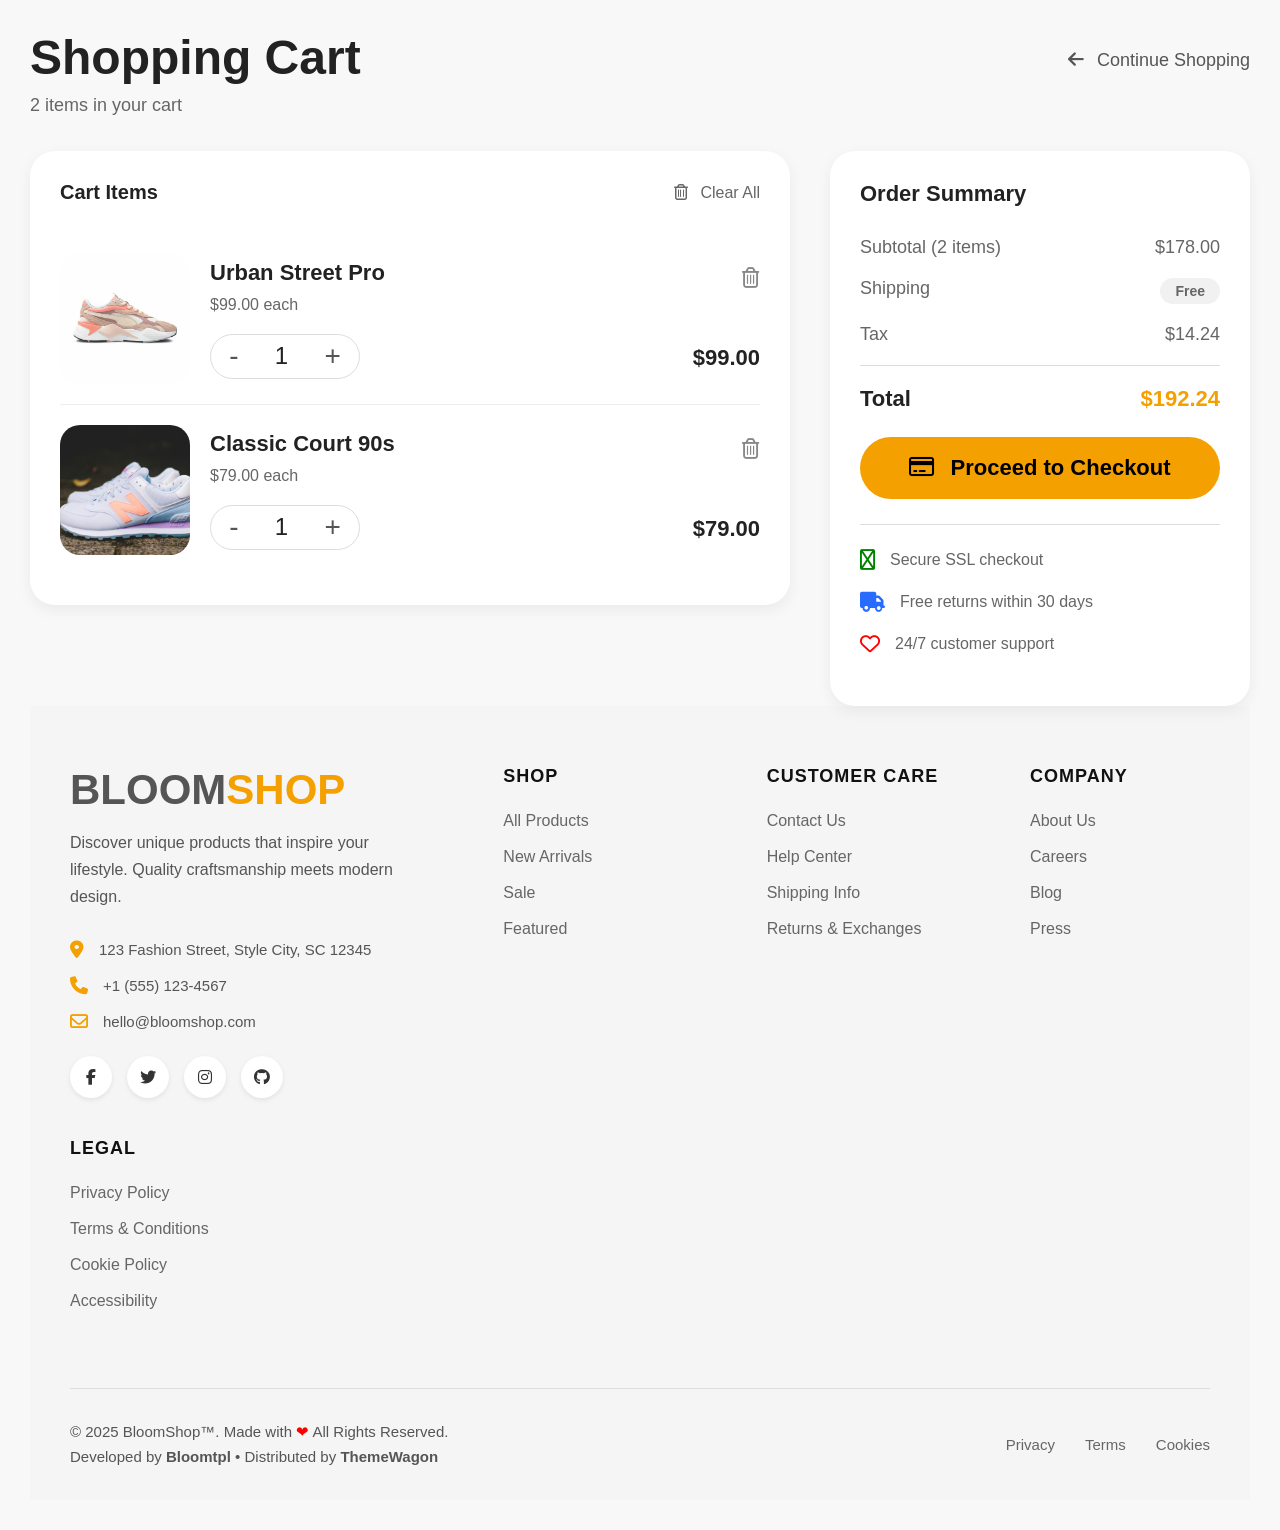
==== cart.html @ 72566692 "StaticWeb" ====
<!DOCTYPE html>
<html lang="en">
<head>
  <meta charset="UTF-8" />
  <meta name="viewport" content="width=device-width, initial-scale=1.0"/>
  <title>Shopping Cart UI</title>
  <script src="https://code.jquery.com/jquery-3.7.1.min.js"></script>

  <!-- Font Awesome -->
  <link rel="stylesheet"
    href="https://cdnjs.cloudflare.com/ajax/libs/font-awesome/6.5.1/css/all.min.css"/>

  <style>
    *{
      margin:0;
      padding:0;
      box-sizing:border-box;
      font-family: Arial, sans-serif;
    }

    body{
      background:#f5f5f5;
      padding:30px;
      color:#222;
    }

    .top-bar{
      display:flex;
      justify-content:space-between;
      align-items:flex-start;
      margin-bottom:35px;
    }

    .top-bar h1{
      font-size:48px;
      margin-bottom:10px;
    }

    .top-bar p{
      color:#666;
      font-size:18px;
    }

    .continue-btn{
      text-decoration:none;
      color:#555;
      font-size:18px;
      margin-top:20px;
    }

    .continue-btn i{
      margin-right:8px;
    }

    .cart-container{
      display:flex;
      gap:40px;
      align-items:flex-start;
      flex-wrap:wrap;
    }

    /* LEFT SIDE */

    .cart-items{
      flex:1;
      min-width:700px;
      background:#fff;
      border-radius:25px;
      padding:30px;
      box-shadow:0 5px 15px rgba(0,0,0,0.06);
    }

    .cart-header{
      display:flex;
      justify-content:space-between;
      align-items:center;
      margin-bottom:30px;
    }

    .cart-header h2{
      font-size:20px;
    }

    .clear-btn{
      color:#666;
      text-decoration:none;
      font-size:16px;
    }

    .clear-btn i{
      margin-right:8px;
    }

    .cart-item{
      display:flex;
      justify-content:space-between;
      align-items:center;
      padding:20px 0;
      border-bottom:1px solid #eee;
    }

    .cart-item:last-child{
      border-bottom:none;
    }

    .item-left{
      display:flex;
      gap:20px;
      align-items:center;
    }

    .item-left img{
      width:130px;
      height:130px;
      object-fit:cover;
      border-radius:20px;
    }

    .item-details h3{
      font-size:22px;
      margin-bottom:10px;
    }

    .price{
      color:#666;
      font-size:16px;
      margin-bottom:20px;
    }

    .qty-box{
      width:150px;
      height:45px;
      border:1px solid #ddd;
      border-radius:25px;
      display:flex;
      justify-content:space-around;
      align-items:center;
      font-size:24px;
      background:#fff;
    }

    .qty-box button{
      border:none;
      background:none;
      font-size:28px;
      cursor:pointer;
      color:#555;
    }

    .item-right{
      text-align:right;
    }

    .delete{
      color:#888;
      font-size:20px;
      margin-bottom:55px;
      cursor:pointer;
    }

    .total-price{
      font-size:22px;
      font-weight:bold;
    }

    /* RIGHT SIDE */

    .summary{
      width:420px;
      background:#fff;
      border-radius:25px;
      padding:30px;
      box-shadow:0 5px 15px rgba(0,0,0,0.06);
    }

    .summary h2{
      margin-bottom:30px;
      font-size:22px;
    }

    .summary-row{
      display:flex;
      justify-content:space-between;
      margin-bottom:20px;
      font-size:18px;
      color:#666;
    }

    .free{
      background:#f1f1f1;
      padding:5px 15px;
      border-radius:20px;
      font-size:14px;
      font-weight:bold;
    }

    .summary hr{
      border:none;
      border-top:1px solid #ddd;
      margin:20px 0;
    }

    .final-total{
      display:flex;
      justify-content:space-between;
      align-items:center;
      margin-bottom:25px;
      font-size:22px;
      font-weight:bold;
    }

    .final-total span:last-child{
      color:#f4a000;
    }

    .checkout-btn{
      width:100%;
      padding:18px;
      border:none;
      border-radius:40px;
      background:#f4a000;
      color:#000;
      font-size:22px;
      cursor:pointer;
      font-weight:600;
      margin-bottom:25px;
      transition:0.3s;
    }

    .checkout-btn:hover{
      background:#db9100;
    }

    .checkout-btn i{
      margin-right:10px;
    }

    .features{
      border-top:1px solid #ddd;
      padding-top:25px;
    }

    .feature{
      display:flex;
      align-items:center;
      gap:15px;
      margin-bottom:22px;
      color:#666;
      font-size:16px;
    }

    .feature i{
      font-size:20px;
    }

    .green{
      color:green;
    }

    .blue{
      color:#276bff;
    }

    .red{
      color:red;
    }

    @media(max-width:1200px){

      .cart-items{
        min-width:100%;
      }

      .summary{
        width:100%;
      }
    }

    @media(max-width:700px){

      .cart-item{
        flex-direction:column;
        align-items:flex-start;
        gap:20px;
      }

      .item-right{
        width:100%;
        text-align:left;
      }

      .top-bar{
        flex-direction:column;
        gap:20px;
      }
    }

  </style>
</head>
<body>

  <!-- TOP -->
  <div class="top-bar">

    <div>
      <h1>Shopping Cart</h1>
      <p>2 items in your cart</p>
    </div>

    <a href="index.html" class="continue-btn">
      <i class="fa-solid fa-arrow-left"></i>
      Continue Shopping
    </a>

  </div>

  <!-- MAIN -->
  <div class="cart-container">

    <!-- LEFT -->
    <div class="cart-items">

      <div class="cart-header">
        <h2>Cart Items</h2>

        <a href="#" class="clear-btn">
          <i class="fa-regular fa-trash-can"></i>
          Clear All
        </a>
      </div>

      <!-- ITEM 1 -->
      <div class="cart-item">

        <div class="item-left">

           <img src="images/img2.avif" alt="">
          <div class="item-details">
            <h3>Urban Street Pro</h3>
            <div class="price">$99.00 each</div>

            <div class="qty-box">
              <button>-</button>
              <span>1</span>
              <button>+</button>
            </div>
          </div>

        </div>

        <div class="item-right">
          <div class="delete">
            <i class="fa-regular fa-trash-can"></i>
          </div>

          <div class="total-price">$99.00</div>
        </div>

      </div>

      <!-- ITEM 2 -->
      <div class="cart-item">

        <div class="item-left">
            <img src="images/img3.avif" alt="">
          <div class="item-details">
            <h3>Classic Court 90s</h3>
            <div class="price">$79.00 each</div>

            <div class="qty-box">
              <button>-</button>
              <span>1</span>
              <button>+</button>
            </div>
          </div>

        </div>

        <div class="item-right">
          <div class="delete">
            <i class="fa-regular fa-trash-can"></i>
          </div>

          <div class="total-price">$79.00</div>
        </div>

      </div>

    </div>

    <!-- RIGHT -->
    <div class="summary">

      <h2>Order Summary</h2>

      <div class="summary-row">
        <span>Subtotal (2 items)</span>
        <span>$178.00</span>
      </div>

      <div class="summary-row">
        <span>Shipping</span>
        <span class="free">Free</span>
      </div>

      <div class="summary-row">
        <span>Tax</span>
        <span>$14.24</span>
      </div>

      <hr>

      <div class="final-total">
        <span>Total</span>
        <span>$192.24</span>
      </div>

      <button class="checkout-btn">
        <i class="fa-regular fa-credit-card"></i>
        Proceed to Checkout
      </button>

      <div class="features">

        <div class="feature">
          <i class="fa-regular fa-shield green"></i>
          <span>Secure SSL checkout</span>
        </div>

        <div class="feature">
          <i class="fa-solid fa-truck blue"></i>
          <span>Free returns within 30 days</span>
        </div>

        <div class="feature">
          <i class="fa-regular fa-heart red"></i>
          <span>24/7 customer support</span>
        </div>

      </div>

    </div>

  </div>
  <div id="footer"></div>
  <script>
    $(document).ready(function () {
      $("#footer").load("footer.html");
    });
  </script>

</body>
</html>
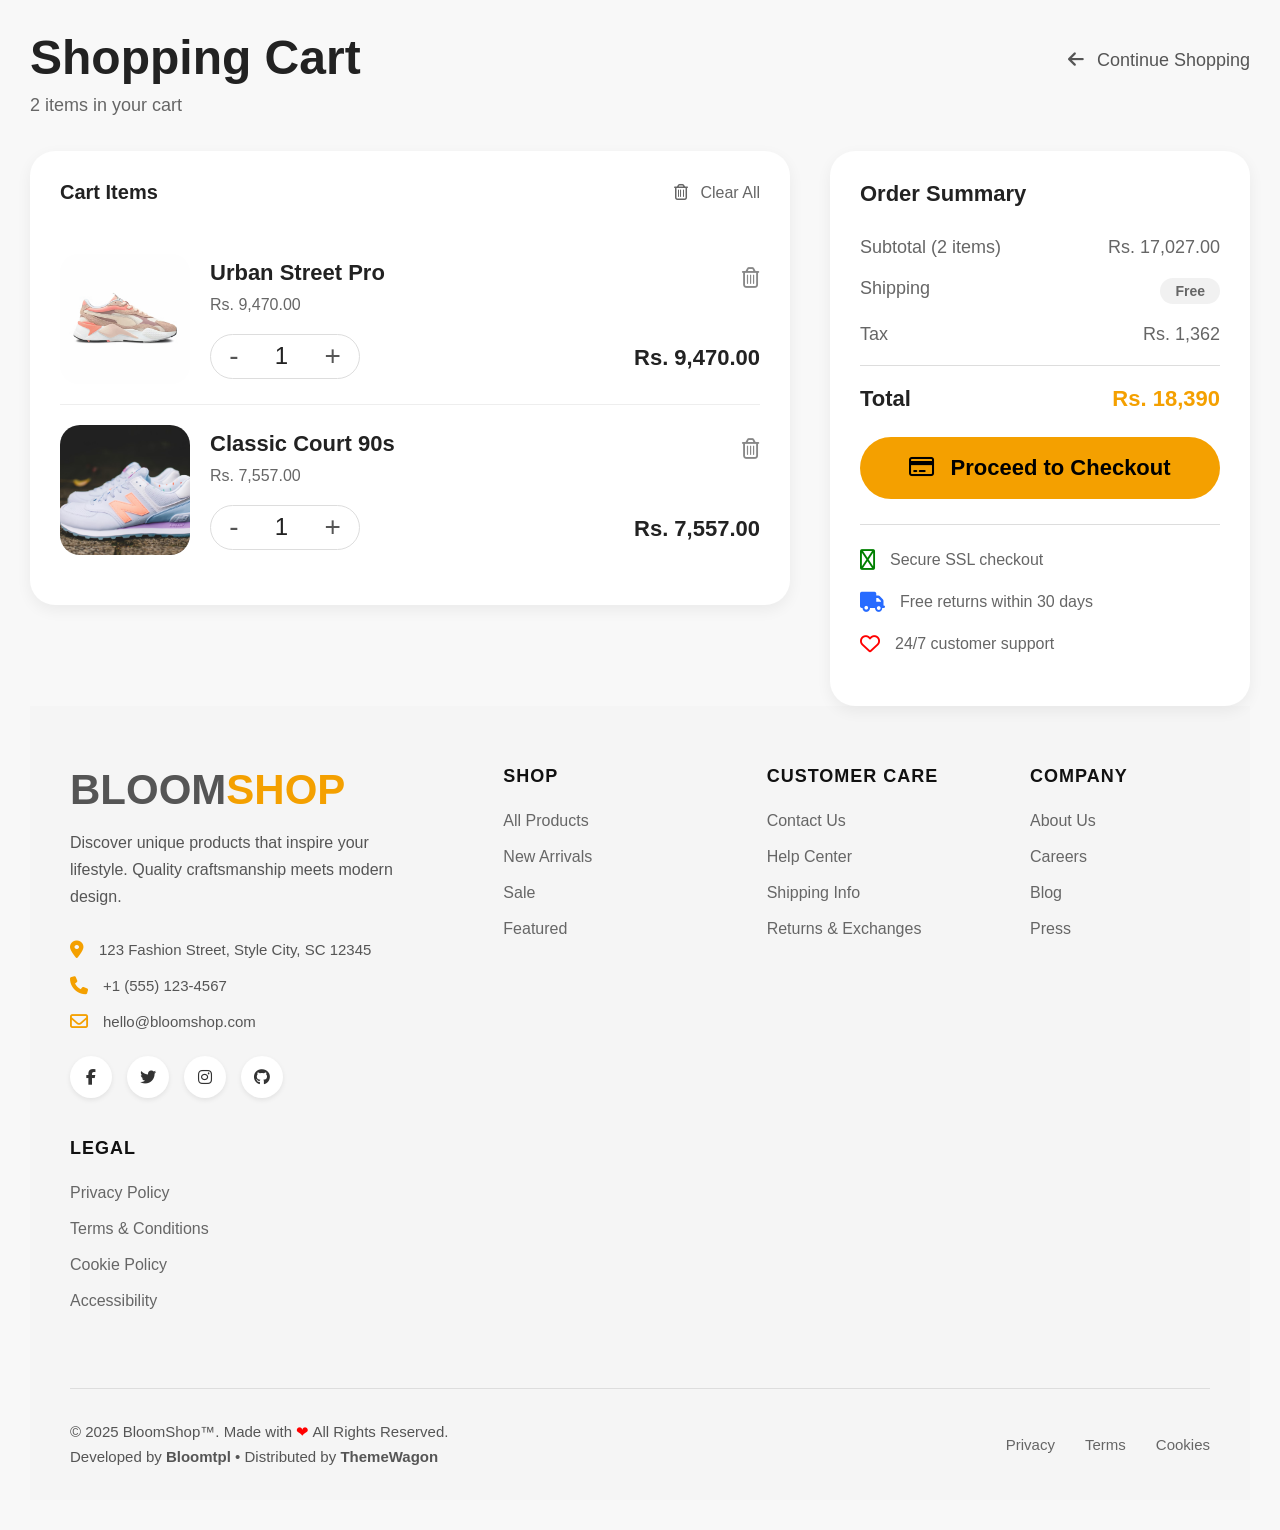
==== commit f84b0bce: "Website" ====
--- a/cart.html
+++ b/cart.html
@@ -1,307 +1,20 @@
 <!DOCTYPE html>
 <html lang="en">
+
 <head>
   <meta charset="UTF-8" />
-  <meta name="viewport" content="width=device-width, initial-scale=1.0"/>
+  <meta name="viewport" content="width=device-width, initial-scale=1.0" />
   <title>Shopping Cart UI</title>
   <script src="https://code.jquery.com/jquery-3.7.1.min.js"></script>
+  <link rel="stylesheet" href="cart.css">
 
   <!-- Font Awesome -->
-  <link rel="stylesheet"
-    href="https://cdnjs.cloudflare.com/ajax/libs/font-awesome/6.5.1/css/all.min.css"/>
+  <link rel="stylesheet" href="https://cdnjs.cloudflare.com/ajax/libs/font-awesome/6.5.1/css/all.min.css" />
 
-  <style>
-    *{
-      margin:0;
-      padding:0;
-      box-sizing:border-box;
-      font-family: Arial, sans-serif;
-    }
+</head>
 
-    body{
-      background:#f5f5f5;
-      padding:30px;
-      color:#222;
-    }
-
-    .top-bar{
-      display:flex;
-      justify-content:space-between;
-      align-items:flex-start;
-      margin-bottom:35px;
-    }
-
-    .top-bar h1{
-      font-size:48px;
-      margin-bottom:10px;
-    }
-
-    .top-bar p{
-      color:#666;
-      font-size:18px;
-    }
-
-    .continue-btn{
-      text-decoration:none;
-      color:#555;
-      font-size:18px;
-      margin-top:20px;
-    }
-
-    .continue-btn i{
-      margin-right:8px;
-    }
-
-    .cart-container{
-      display:flex;
-      gap:40px;
-      align-items:flex-start;
-      flex-wrap:wrap;
-    }
-
-    /* LEFT SIDE */
-
-    .cart-items{
-      flex:1;
-      min-width:700px;
-      background:#fff;
-      border-radius:25px;
-      padding:30px;
-      box-shadow:0 5px 15px rgba(0,0,0,0.06);
-    }
-
-    .cart-header{
-      display:flex;
-      justify-content:space-between;
-      align-items:center;
-      margin-bottom:30px;
-    }
-
-    .cart-header h2{
-      font-size:20px;
-    }
-
-    .clear-btn{
-      color:#666;
-      text-decoration:none;
-      font-size:16px;
-    }
-
-    .clear-btn i{
-      margin-right:8px;
-    }
-
-    .cart-item{
-      display:flex;
-      justify-content:space-between;
-      align-items:center;
-      padding:20px 0;
-      border-bottom:1px solid #eee;
-    }
-
-    .cart-item:last-child{
-      border-bottom:none;
-    }
-
-    .item-left{
-      display:flex;
-      gap:20px;
-      align-items:center;
-    }
-
-    .item-left img{
-      width:130px;
-      height:130px;
-      object-fit:cover;
-      border-radius:20px;
-    }
-
-    .item-details h3{
-      font-size:22px;
-      margin-bottom:10px;
-    }
-
-    .price{
-      color:#666;
-      font-size:16px;
-      margin-bottom:20px;
-    }
-
-    .qty-box{
-      width:150px;
-      height:45px;
-      border:1px solid #ddd;
-      border-radius:25px;
-      display:flex;
-      justify-content:space-around;
-      align-items:center;
-      font-size:24px;
-      background:#fff;
-    }
-
-    .qty-box button{
-      border:none;
-      background:none;
-      font-size:28px;
-      cursor:pointer;
-      color:#555;
-    }
-
-    .item-right{
-      text-align:right;
-    }
-
-    .delete{
-      color:#888;
-      font-size:20px;
-      margin-bottom:55px;
-      cursor:pointer;
-    }
-
-    .total-price{
-      font-size:22px;
-      font-weight:bold;
-    }
-
-    /* RIGHT SIDE */
-
-    .summary{
-      width:420px;
-      background:#fff;
-      border-radius:25px;
-      padding:30px;
-      box-shadow:0 5px 15px rgba(0,0,0,0.06);
-    }
-
-    .summary h2{
-      margin-bottom:30px;
-      font-size:22px;
-    }
-
-    .summary-row{
-      display:flex;
-      justify-content:space-between;
-      margin-bottom:20px;
-      font-size:18px;
-      color:#666;
-    }
-
-    .free{
-      background:#f1f1f1;
-      padding:5px 15px;
-      border-radius:20px;
-      font-size:14px;
-      font-weight:bold;
-    }
-
-    .summary hr{
-      border:none;
-      border-top:1px solid #ddd;
-      margin:20px 0;
-    }
-
-    .final-total{
-      display:flex;
-      justify-content:space-between;
-      align-items:center;
-      margin-bottom:25px;
-      font-size:22px;
-      font-weight:bold;
-    }
-
-    .final-total span:last-child{
-      color:#f4a000;
-    }
-
-    .checkout-btn{
-      width:100%;
-      padding:18px;
-      border:none;
-      border-radius:40px;
-      background:#f4a000;
-      color:#000;
-      font-size:22px;
-      cursor:pointer;
-      font-weight:600;
-      margin-bottom:25px;
-      transition:0.3s;
-    }
-
-    .checkout-btn:hover{
-      background:#db9100;
-    }
-
-    .checkout-btn i{
-      margin-right:10px;
-    }
-
-    .features{
-      border-top:1px solid #ddd;
-      padding-top:25px;
-    }
-
-    .feature{
-      display:flex;
-      align-items:center;
-      gap:15px;
-      margin-bottom:22px;
-      color:#666;
-      font-size:16px;
-    }
-
-    .feature i{
-      font-size:20px;
-    }
-
-    .green{
-      color:green;
-    }
-
-    .blue{
-      color:#276bff;
-    }
-
-    .red{
-      color:red;
-    }
-
-    @media(max-width:1200px){
-
-      .cart-items{
-        min-width:100%;
-      }
-
-      .summary{
-        width:100%;
-      }
-    }
-
-    @media(max-width:700px){
-
-      .cart-item{
-        flex-direction:column;
-        align-items:flex-start;
-        gap:20px;
-      }
-
-      .item-right{
-        width:100%;
-        text-align:left;
-      }
-
-      .top-bar{
-        flex-direction:column;
-        gap:20px;
-      }
-    }
-
-  </style>
-</head>
 <body>
-
-  <!-- TOP -->
   <div class="top-bar">
-
     <div>
       <h1>Shopping Cart</h1>
       <p>2 items in your cart</p>
@@ -334,10 +47,10 @@
 
         <div class="item-left">
 
-           <img src="images/img2.avif" alt="">
+          <img src="images/img2.avif" alt="">
           <div class="item-details">
             <h3>Urban Street Pro</h3>
-            <div class="price">$99.00 each</div>
+            <div class="price">Rs. 9,470.00</div>
 
             <div class="qty-box">
               <button>-</button>
@@ -353,7 +66,7 @@
             <i class="fa-regular fa-trash-can"></i>
           </div>
 
-          <div class="total-price">$99.00</div>
+          <div class="total-price">Rs. 9,470.00</div>
         </div>
 
       </div>
@@ -362,10 +75,10 @@
       <div class="cart-item">
 
         <div class="item-left">
-            <img src="images/img3.avif" alt="">
+          <img src="images/img3.avif" alt="">
           <div class="item-details">
             <h3>Classic Court 90s</h3>
-            <div class="price">$79.00 each</div>
+            <div class="price">Rs. 7,557.00</div>
 
             <div class="qty-box">
               <button>-</button>
@@ -381,7 +94,7 @@
             <i class="fa-regular fa-trash-can"></i>
           </div>
 
-          <div class="total-price">$79.00</div>
+          <div class="total-price">Rs. 7,557.00</div>
         </div>
 
       </div>
@@ -395,7 +108,7 @@
 
       <div class="summary-row">
         <span>Subtotal (2 items)</span>
-        <span>$178.00</span>
+        <span>Rs. 17,027.00</span>
       </div>
 
       <div class="summary-row">
@@ -405,19 +118,19 @@
 
       <div class="summary-row">
         <span>Tax</span>
-        <span>$14.24</span>
+        <span>Rs. 1,362</span>
       </div>
 
       <hr>
 
       <div class="final-total">
         <span>Total</span>
-        <span>$192.24</span>
+        <span>Rs. 18,390</span>
       </div>
 
       <button class="checkout-btn">
         <i class="fa-regular fa-credit-card"></i>
-        Proceed to Checkout
+        <a href="payment.html">Proceed to Checkout</a>
       </button>
 
       <div class="features">
@@ -450,4 +163,5 @@
   </script>
 
 </body>
+
 </html>
--- a/cart.css
+++ b/cart.css
@@ -0,0 +1,288 @@
+* {
+      margin: 0;
+      padding: 0;
+      box-sizing: border-box;
+      font-family: Arial, sans-serif;
+    }
+
+    body {
+      background: #f5f5f5;
+      padding: 30px;
+      color: #222;
+    }
+
+    .top-bar {
+      display: flex;
+      justify-content: space-between;
+      align-items: flex-start;
+      margin-bottom: 35px;
+    }
+
+    .top-bar h1 {
+      font-size: 48px;
+      margin-bottom: 10px;
+    }
+
+    .top-bar p {
+      color: #666;
+      font-size: 18px;
+    }
+
+    .continue-btn {
+      text-decoration: none;
+      color: #555;
+      font-size: 18px;
+      margin-top: 20px;
+    }
+
+    .continue-btn i {
+      margin-right: 8px;
+    }
+
+    .cart-container {
+      display: flex;
+      gap: 40px;
+      align-items: flex-start;
+      flex-wrap: wrap;
+    }
+
+    /* LEFT SIDE */
+
+    .cart-items {
+      flex: 1;
+      min-width: 700px;
+      background: #fff;
+      border-radius: 25px;
+      padding: 30px;
+      box-shadow: 0 5px 15px rgba(0, 0, 0, 0.06);
+    }
+
+    .cart-header {
+      display: flex;
+      justify-content: space-between;
+      align-items: center;
+      margin-bottom: 30px;
+    }
+
+    .cart-header h2 {
+      font-size: 20px;
+    }
+
+    .clear-btn {
+      color: #666;
+      text-decoration: none;
+      font-size: 16px;
+    }
+
+    .clear-btn i {
+      margin-right: 8px;
+    }
+
+    .cart-item {
+      display: flex;
+      justify-content: space-between;
+      align-items: center;
+      padding: 20px 0;
+      border-bottom: 1px solid #eee;
+    }
+
+    .cart-item:last-child {
+      border-bottom: none;
+    }
+
+    .item-left {
+      display: flex;
+      gap: 20px;
+      align-items: center;
+    }
+
+    .item-left img {
+      width: 130px;
+      height: 130px;
+      object-fit: cover;
+      border-radius: 20px;
+    }
+
+    .item-details h3 {
+      font-size: 22px;
+      margin-bottom: 10px;
+    }
+
+    .price {
+      color: #666;
+      font-size: 16px;
+      margin-bottom: 20px;
+    }
+
+    .qty-box {
+      width: 150px;
+      height: 45px;
+      border: 1px solid #ddd;
+      border-radius: 25px;
+      display: flex;
+      justify-content: space-around;
+      align-items: center;
+      font-size: 24px;
+      background: #fff;
+    }
+
+    .qty-box button {
+      border: none;
+      background: none;
+      font-size: 28px;
+      cursor: pointer;
+      color: #555;
+    }
+
+    .item-right {
+      text-align: right;
+    }
+
+    .delete {
+      color: #888;
+      font-size: 20px;
+      margin-bottom: 55px;
+      cursor: pointer;
+    }
+
+    .total-price {
+      font-size: 22px;
+      font-weight: bold;
+    }
+
+    /* RIGHT SIDE */
+
+    .summary {
+      width: 420px;
+      background: #fff;
+      border-radius: 25px;
+      padding: 30px;
+      box-shadow: 0 5px 15px rgba(0, 0, 0, 0.06);
+    }
+
+    .summary h2 {
+      margin-bottom: 30px;
+      font-size: 22px;
+    }
+
+    .summary-row {
+      display: flex;
+      justify-content: space-between;
+      margin-bottom: 20px;
+      font-size: 18px;
+      color: #666;
+    }
+
+    .free {
+      background: #f1f1f1;
+      padding: 5px 15px;
+      border-radius: 20px;
+      font-size: 14px;
+      font-weight: bold;
+    }
+
+    .summary hr {
+      border: none;
+      border-top: 1px solid #ddd;
+      margin: 20px 0;
+    }
+
+    .final-total {
+      display: flex;
+      justify-content: space-between;
+      align-items: center;
+      margin-bottom: 25px;
+      font-size: 22px;
+      font-weight: bold;
+    }
+
+    .final-total span:last-child {
+      color: #f4a000;
+    }
+
+    .checkout-btn {
+      width: 100%;
+      padding: 18px;
+      border: none;
+      border-radius: 40px;
+      background: #f4a000;
+      color: #000;
+      font-size: 22px;
+      cursor: pointer;
+      font-weight: 600;
+      margin-bottom: 25px;
+      transition: 0.3s;
+    }
+
+    .checkout-btn:hover {
+      background: #db9100;
+    }
+
+    .checkout-btn i {
+      margin-right: 10px;
+    }
+
+    .features {
+      border-top: 1px solid #ddd;
+      padding-top: 25px;
+    }
+
+    .feature {
+      display: flex;
+      align-items: center;
+      gap: 15px;
+      margin-bottom: 22px;
+      color: #666;
+      font-size: 16px;
+    }
+
+    .feature i {
+      font-size: 20px;
+    }
+
+    .green {
+      color: green;
+    }
+
+    .blue {
+      color: #276bff;
+    }
+
+    .red {
+      color: red;
+    }
+
+    @media(max-width:1200px) {
+
+      .cart-items {
+        min-width: 100%;
+      }
+
+      .summary {
+        width: 100%;
+      }
+    }
+
+    @media(max-width:700px) {
+
+      .cart-item {
+        flex-direction: column;
+        align-items: flex-start;
+        gap: 20px;
+      }
+
+      .item-right {
+        width: 100%;
+        text-align: left;
+      }
+
+      .top-bar {
+        flex-direction: column;
+        gap: 20px;
+      }
+    }
+
+    a{
+      text-decoration: none;
+      color: #000;
+    }
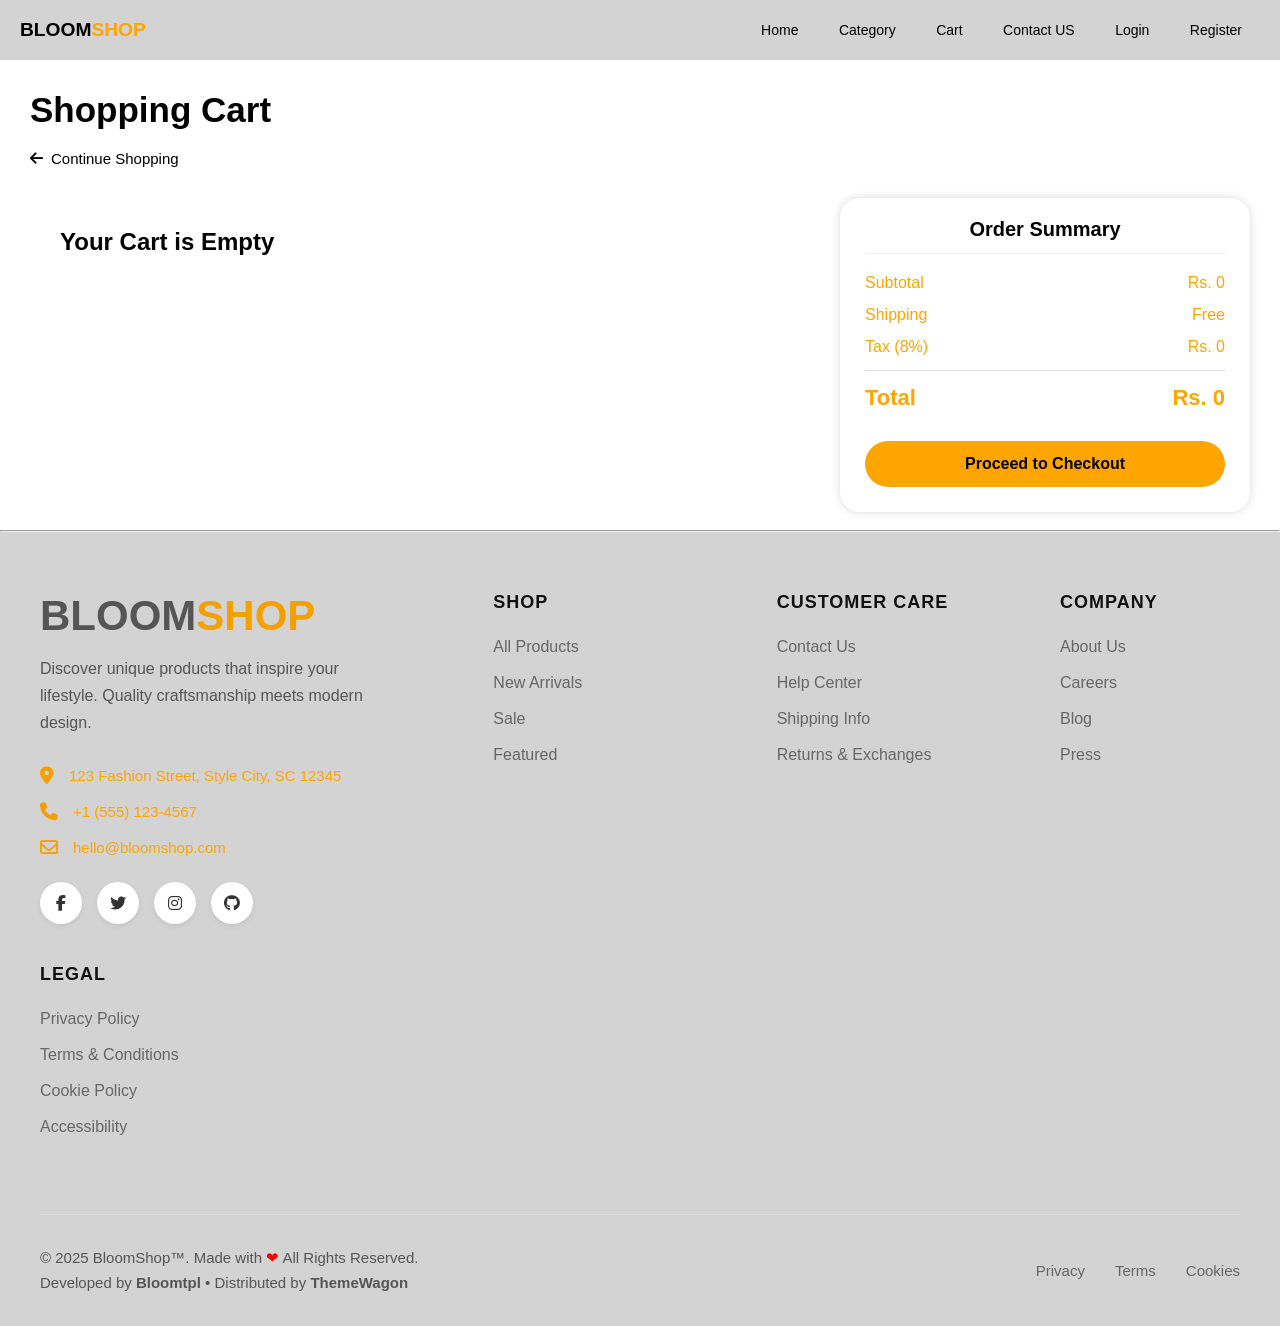
==== commit 11617f86: "Website" ====
--- a/cart.html
+++ b/cart.html
@@ -5,8 +5,8 @@
   <meta charset="UTF-8" />
   <meta name="viewport" content="width=device-width, initial-scale=1.0" />
   <title>Shopping Cart UI</title>
+  <link rel="stylesheet" href="cart.css">
   <script src="https://code.jquery.com/jquery-3.7.1.min.js"></script>
-  <link rel="stylesheet" href="cart.css">
 
   <!-- Font Awesome -->
   <link rel="stylesheet" href="https://cdnjs.cloudflare.com/ajax/libs/font-awesome/6.5.1/css/all.min.css" />
@@ -14,154 +14,232 @@
 </head>
 
 <body>
-  <div class="top-bar">
-    <div>
-      <h1>Shopping Cart</h1>
-      <p>2 items in your cart</p>
-    </div>
-
-    <a href="index.html" class="continue-btn">
-      <i class="fa-solid fa-arrow-left"></i>
-      Continue Shopping
-    </a>
-
-  </div>
-
-  <!-- MAIN -->
+  <div id="header"></div>
+  <h1>Shopping Cart</h1>
+  <a href="index.html" class="continue-btn">
+    <i class="fa-solid fa-arrow-left"></i>
+    Continue Shopping
+  </a>
+
   <div class="cart-container">
 
-    <!-- LEFT -->
-    <div class="cart-items">
-
-      <div class="cart-header">
-        <h2>Cart Items</h2>
-
-        <a href="#" class="clear-btn">
-          <i class="fa-regular fa-trash-can"></i>
-          Clear All
-        </a>
-      </div>
+    <!-- CART -->
+    <div class="cart" id="cartItems">
 
       <!-- ITEM 1 -->
       <div class="cart-item">
 
-        <div class="item-left">
-
+        <div class="left">
           <img src="images/img2.avif" alt="">
-          <div class="item-details">
-            <h3>Urban Street Pro</h3>
-            <div class="price">Rs. 9,470.00</div>
+
+          <div class="details">
+            <h2>Urban Street Pro</h2>
+            <p>Rs. <span id="price1">9470</span></p>
 
             <div class="qty-box">
-              <button>-</button>
-              <span>1</span>
-              <button>+</button>
+              <button onclick="changeQty(1,-1)">-</button>
+              <span class="qty" id="qty1">1</span>
+              <button onclick="changeQty(1,1)">+</button>
             </div>
           </div>
-
-        </div>
-
-        <div class="item-right">
-          <div class="delete">
-            <i class="fa-regular fa-trash-can"></i>
-          </div>
-
-          <div class="total-price">Rs. 9,470.00</div>
-        </div>
-
-      </div>
+        </div>
+
+        <div class="price">
+          Rs. <span id="total1">9470</span>
+        </div>
+
+      </div>
+
 
       <!-- ITEM 2 -->
       <div class="cart-item">
 
-        <div class="item-left">
+        <div class="left">
           <img src="images/img3.avif" alt="">
-          <div class="item-details">
-            <h3>Classic Court 90s</h3>
-            <div class="price">Rs. 7,557.00</div>
+
+          <div class="details">
+            <h2>Classic Court 90s</h2>
+            <p>Rs. <span id="price2">7557</span></p>
 
             <div class="qty-box">
-              <button>-</button>
-              <span>1</span>
-              <button>+</button>
+              <button onclick="changeQty(2,-1)">-</button>
+              <span class="qty" id="qty2">1</span>
+              <button onclick="changeQty(2,1)">+</button>
             </div>
           </div>
-
-        </div>
-
-        <div class="item-right">
-          <div class="delete">
-            <i class="fa-regular fa-trash-can"></i>
-          </div>
-
-          <div class="total-price">Rs. 7,557.00</div>
+        </div>
+
+        <div class="price">
+          Rs. <span id="total2">7557</span>
         </div>
 
       </div>
 
     </div>
 
-    <!-- RIGHT -->
+
+    <!-- SUMMARY -->
     <div class="summary">
 
       <h2>Order Summary</h2>
 
       <div class="summary-row">
-        <span>Subtotal (2 items)</span>
-        <span>Rs. 17,027.00</span>
+        <span>Subtotal</span>
+        <span>Rs. <span id="subtotal">17027</span></span>
       </div>
 
       <div class="summary-row">
         <span>Shipping</span>
-        <span class="free">Free</span>
+        <span>Free</span>
       </div>
 
       <div class="summary-row">
-        <span>Tax</span>
-        <span>Rs. 1,362</span>
+        <span>Tax (8%)</span>
+        <span>Rs. <span id="tax">1362</span></span>
       </div>
 
       <hr>
 
-      <div class="final-total">
+      <div class="summary-row total">
         <span>Total</span>
-        <span>Rs. 18,390</span>
-      </div>
-
-      <button class="checkout-btn">
-        <i class="fa-regular fa-credit-card"></i>
+        <span>Rs. <span id="grandTotal">18389</span></span>
+      </div>
+
+      <button class="checkout">
         <a href="payment.html">Proceed to Checkout</a>
       </button>
 
-      <div class="features">
-
-        <div class="feature">
-          <i class="fa-regular fa-shield green"></i>
-          <span>Secure SSL checkout</span>
-        </div>
-
-        <div class="feature">
-          <i class="fa-solid fa-truck blue"></i>
-          <span>Free returns within 30 days</span>
-        </div>
-
-        <div class="feature">
-          <i class="fa-regular fa-heart red"></i>
-          <span>24/7 customer support</span>
-        </div>
-
-      </div>
-
     </div>
 
   </div>
+  <br>
+  <hr>
   <div id="footer"></div>
+
   <script>
     $(document).ready(function () {
+      $("#header").load("header.html");
       $("#footer").load("footer.html");
     });
   </script>
 
+  <script>
+
+    let cart = JSON.parse(localStorage.getItem("cart")) || [];
+
+    let cartContainer = document.getElementById("cartItems");
+
+    function displayCart() {
+
+      cartContainer.innerHTML = "";
+
+      let subtotal = 0;
+
+      if (cart.length === 0) {
+
+        cartContainer.innerHTML = "<h2>Your Cart is Empty</h2>";
+
+        document.getElementById("subtotal").innerText = 0;
+        document.getElementById("tax").innerText = 0;
+        document.getElementById("grandTotal").innerText = 0;
+
+        return;
+      }
+
+      cart.forEach((product, index) => {
+
+        let total = product.price * product.qty;
+
+        subtotal += total;
+
+        cartContainer.innerHTML += `
+
+        <div class="cart-item">
+
+            <div class="left">
+
+                <img src="${product.image}" alt="">
+
+                <div class="details">
+
+                    <h2>${product.name}</h2>
+
+                    <p>Rs. ${product.price}</p>
+
+                    <div class="qty-box">
+
+                        <button onclick="changeQty(${index},-1)">-</button>
+
+                        <span class="qty">${product.qty}</span>
+
+                        <button onclick="changeQty(${index},1)">+</button>
+
+                    </div>
+
+                </div>
+
+            </div>
+
+            <div class="price">
+                Rs. ${total}
+            </div>
+
+        </div>
+
+        `;
+
+        let tax = Math.round(subtotal * 0.08);
+
+        let grandTotal = subtotal + tax;
+
+        // SAVE PAYMENT DATA
+        localStorage.setItem("subtotal", subtotal);
+        localStorage.setItem("tax", tax);
+        localStorage.setItem("grandTotal", grandTotal);
+
+        document.getElementById("subtotal").innerText =
+          subtotal.toLocaleString();
+
+        document.getElementById("tax").innerText =
+          tax.toLocaleString();
+
+        document.getElementById("grandTotal").innerText =
+          grandTotal.toLocaleString();
+      });
+
+      let tax = Math.round(subtotal * 0.08);
+
+      let grandTotal = subtotal + tax;
+
+      document.getElementById("subtotal").innerText =
+        subtotal.toLocaleString();
+
+      document.getElementById("tax").innerText =
+        tax.toLocaleString();
+
+      document.getElementById("grandTotal").innerText =
+        grandTotal.toLocaleString();
+
+    }
+
+    function changeQty(index, change) {
+
+      cart[index].qty += change;
+
+      if (cart[index].qty < 1) {
+
+        cart.splice(index, 1);
+      }
+
+      localStorage.setItem("cart", JSON.stringify(cart));
+
+      displayCart();
+    }
+
+    displayCart();
+
+  </script>
+
 </body>
 
 </html>
--- a/cart.css
+++ b/cart.css
@@ -1,288 +1,182 @@
 * {
-      margin: 0;
-      padding: 0;
-      box-sizing: border-box;
-      font-family: Arial, sans-serif;
-    }
+  margin: 0;
+  padding: 0;
+  box-sizing: border-box;
+  font-family: Arial, sans-serif;
+}
 
-    body {
-      background: #f5f5f5;
-      padding: 30px;
-      color: #222;
-    }
+body {
+  background: #f4f4f4;
+}
 
-    .top-bar {
-      display: flex;
-      justify-content: space-between;
-      align-items: flex-start;
-      margin-bottom: 35px;
-    }
+h1 {
+  font-size: 35px;
+  margin: 30px 30px 10px 30px;
+}
 
-    .top-bar h1 {
-      font-size: 48px;
-      margin-bottom: 10px;
-    }
+/* Only scope the continue-shopping link — NOT all <a> tags */
+.continue-btn {
+  display: inline-flex;
+  align-items: center;
+  gap: 8px;
+  margin: 10px 30px 0 30px;
+  text-decoration: none;
+  color: #000;
+  font-size: 15px;
+}
 
-    .top-bar p {
-      color: #666;
-      font-size: 18px;
-    }
+.continue-btn:hover {
+  color: orange;
+}
 
-    .continue-btn {
-      text-decoration: none;
-      color: #555;
-      font-size: 18px;
-      margin-top: 20px;
-    }
+.cart-container {
+  display: flex;
+  gap: 30px;
+  margin: 30px 30px 0 30px;
+  align-items: flex-start;
+}
 
-    .continue-btn i {
-      margin-right: 8px;
-    }
+.cart {
+  flex: 2;
+  background: #fff;
+  padding: 30px;
+  border-radius: 20px;
+}
 
-    .cart-container {
-      display: flex;
-      gap: 40px;
-      align-items: flex-start;
-      flex-wrap: wrap;
-    }
+.summary {
+  flex: 1;
+  background: #fff;
+  padding: 20px 25px 25px 25px;
+  border-radius: 20px;
+  height: fit-content;
+  box-shadow: 0px 0px 10px rgba(0,0,0,0.15);
+}
 
-    /* LEFT SIDE */
+.cart-item {
+  display: flex;
+  align-items: center;
+  justify-content: space-between;
+  padding: 25px 10px;
+  border-bottom: 1px solid #ddd;
+}
 
-    .cart-items {
-      flex: 1;
-      min-width: 700px;
-      background: #fff;
-      border-radius: 25px;
-      padding: 30px;
-      box-shadow: 0 5px 15px rgba(0, 0, 0, 0.06);
-    }
+.cart-item:last-child {
+  border-bottom: none;
+}
 
-    .cart-header {
-      display: flex;
-      justify-content: space-between;
-      align-items: center;
-      margin-bottom: 30px;
-    }
+.left {
+  display: flex;
+  align-items: center;
+  gap: 20px;
+}
 
-    .cart-header h2 {
-      font-size: 20px;
-    }
+.left img {
+  width: 130px;
+  height: 100px;
+  object-fit: cover;
+  border-radius: 10px;
+}
 
-    .clear-btn {
-      color: #666;
-      text-decoration: none;
-      font-size: 16px;
-    }
+.details h2 {
+  margin-bottom: 10px;
+  font-size: 20px;
+}
 
-    .clear-btn i {
-      margin-right: 8px;
-    }
+.details p {
+  font-size: 18px;
+  color: #555;
+  margin-bottom: 15px;
+}
 
-    .cart-item {
-      display: flex;
-      justify-content: space-between;
-      align-items: center;
-      padding: 20px 0;
-      border-bottom: 1px solid #eee;
-    }
+.qty-box {
+  display: flex;
+  align-items: center;
+  gap: 16px;
+  border: 1px solid #ccc;
+  border-radius: 40px;
+  width: 160px;
+  justify-content: center;
+  padding: 2px 0;
+}
 
-    .cart-item:last-child {
-      border-bottom: none;
-    }
+.qty-box button {
+  border: none;
+  background: none;
+  font-size: 22px;
+  cursor: pointer;
+  width: 36px;
+  color: #333;
+}
 
-    .item-left {
-      display: flex;
-      gap: 20px;
-      align-items: center;
-    }
+.qty-box button:hover {
+  color: orange;
+}
 
-    .item-left img {
-      width: 130px;
-      height: 130px;
-      object-fit: cover;
-      border-radius: 20px;
-    }
+.qty {
+  font-size: 20px;
+  min-width: 24px;
+  text-align: center;
+}
 
-    .item-details h3 {
-      font-size: 22px;
-      margin-bottom: 10px;
-    }
+.price {
+  font-size: 22px;
+  font-weight: bold;
+  white-space: nowrap;
+}
 
-    .price {
-      color: #666;
-      font-size: 16px;
-      margin-bottom: 20px;
-    }
+/* ── Order Summary ── */
+.summary h2 {
+  text-align: center;
+  margin-bottom: 20px;
+  font-size: 20px;
+  border-bottom: 1px solid #eee;
+  padding-bottom: 12px;
+}
 
-    .qty-box {
-      width: 150px;
-      height: 45px;
-      border: 1px solid #ddd;
-      border-radius: 25px;
-      display: flex;
-      justify-content: space-around;
-      align-items: center;
-      font-size: 24px;
-      background: #fff;
-    }
+.summary-row {
+  display: flex;
+  justify-content: space-between;
+  align-items: center;
+  margin: 14px 0;
+  font-size: 16px;
+  color: #444;
+}
 
-    .qty-box button {
-      border: none;
-      background: none;
-      font-size: 28px;
-      cursor: pointer;
-      color: #555;
-    }
+.summary-row hr {
+  margin: 14px 0;
+}
 
-    .item-right {
-      text-align: right;
-    }
+.total {
+  font-size: 22px;
+  font-weight: bold;
+  color: orange;
+  margin-top: 6px;
+}
 
-    .delete {
-      color: #888;
-      font-size: 20px;
-      margin-bottom: 55px;
-      cursor: pointer;
-    }
+.summary hr {
+  border: none;
+  border-top: 1px solid #ddd;
+  margin: 14px 0;
+}
 
-    .total-price {
-      font-size: 22px;
-      font-weight: bold;
-    }
+.checkout {
+  width: 100%;
+  padding: 14px;
+  border: none;
+  border-radius: 40px;
+  background: orange;
+  color: #000;
+  font-size: 16px;
+  font-weight: bold;
+  cursor: pointer;
+  margin-top: 16px;
+}
 
-    /* RIGHT SIDE */
+.checkout:hover {
+  background: #e69500;
+}
 
-    .summary {
-      width: 420px;
-      background: #fff;
-      border-radius: 25px;
-      padding: 30px;
-      box-shadow: 0 5px 15px rgba(0, 0, 0, 0.06);
-    }
-
-    .summary h2 {
-      margin-bottom: 30px;
-      font-size: 22px;
-    }
-
-    .summary-row {
-      display: flex;
-      justify-content: space-between;
-      margin-bottom: 20px;
-      font-size: 18px;
-      color: #666;
-    }
-
-    .free {
-      background: #f1f1f1;
-      padding: 5px 15px;
-      border-radius: 20px;
-      font-size: 14px;
-      font-weight: bold;
-    }
-
-    .summary hr {
-      border: none;
-      border-top: 1px solid #ddd;
-      margin: 20px 0;
-    }
-
-    .final-total {
-      display: flex;
-      justify-content: space-between;
-      align-items: center;
-      margin-bottom: 25px;
-      font-size: 22px;
-      font-weight: bold;
-    }
-
-    .final-total span:last-child {
-      color: #f4a000;
-    }
-
-    .checkout-btn {
-      width: 100%;
-      padding: 18px;
-      border: none;
-      border-radius: 40px;
-      background: #f4a000;
-      color: #000;
-      font-size: 22px;
-      cursor: pointer;
-      font-weight: 600;
-      margin-bottom: 25px;
-      transition: 0.3s;
-    }
-
-    .checkout-btn:hover {
-      background: #db9100;
-    }
-
-    .checkout-btn i {
-      margin-right: 10px;
-    }
-
-    .features {
-      border-top: 1px solid #ddd;
-      padding-top: 25px;
-    }
-
-    .feature {
-      display: flex;
-      align-items: center;
-      gap: 15px;
-      margin-bottom: 22px;
-      color: #666;
-      font-size: 16px;
-    }
-
-    .feature i {
-      font-size: 20px;
-    }
-
-    .green {
-      color: green;
-    }
-
-    .blue {
-      color: #276bff;
-    }
-
-    .red {
-      color: red;
-    }
-
-    @media(max-width:1200px) {
-
-      .cart-items {
-        min-width: 100%;
-      }
-
-      .summary {
-        width: 100%;
-      }
-    }
-
-    @media(max-width:700px) {
-
-      .cart-item {
-        flex-direction: column;
-        align-items: flex-start;
-        gap: 20px;
-      }
-
-      .item-right {
-        width: 100%;
-        text-align: left;
-      }
-
-      .top-bar {
-        flex-direction: column;
-        gap: 20px;
-      }
-    }
-
-    a{
-      text-decoration: none;
-      color: #000;
-    }+.checkout a {
+  text-decoration: none;
+  color: #000;
+}
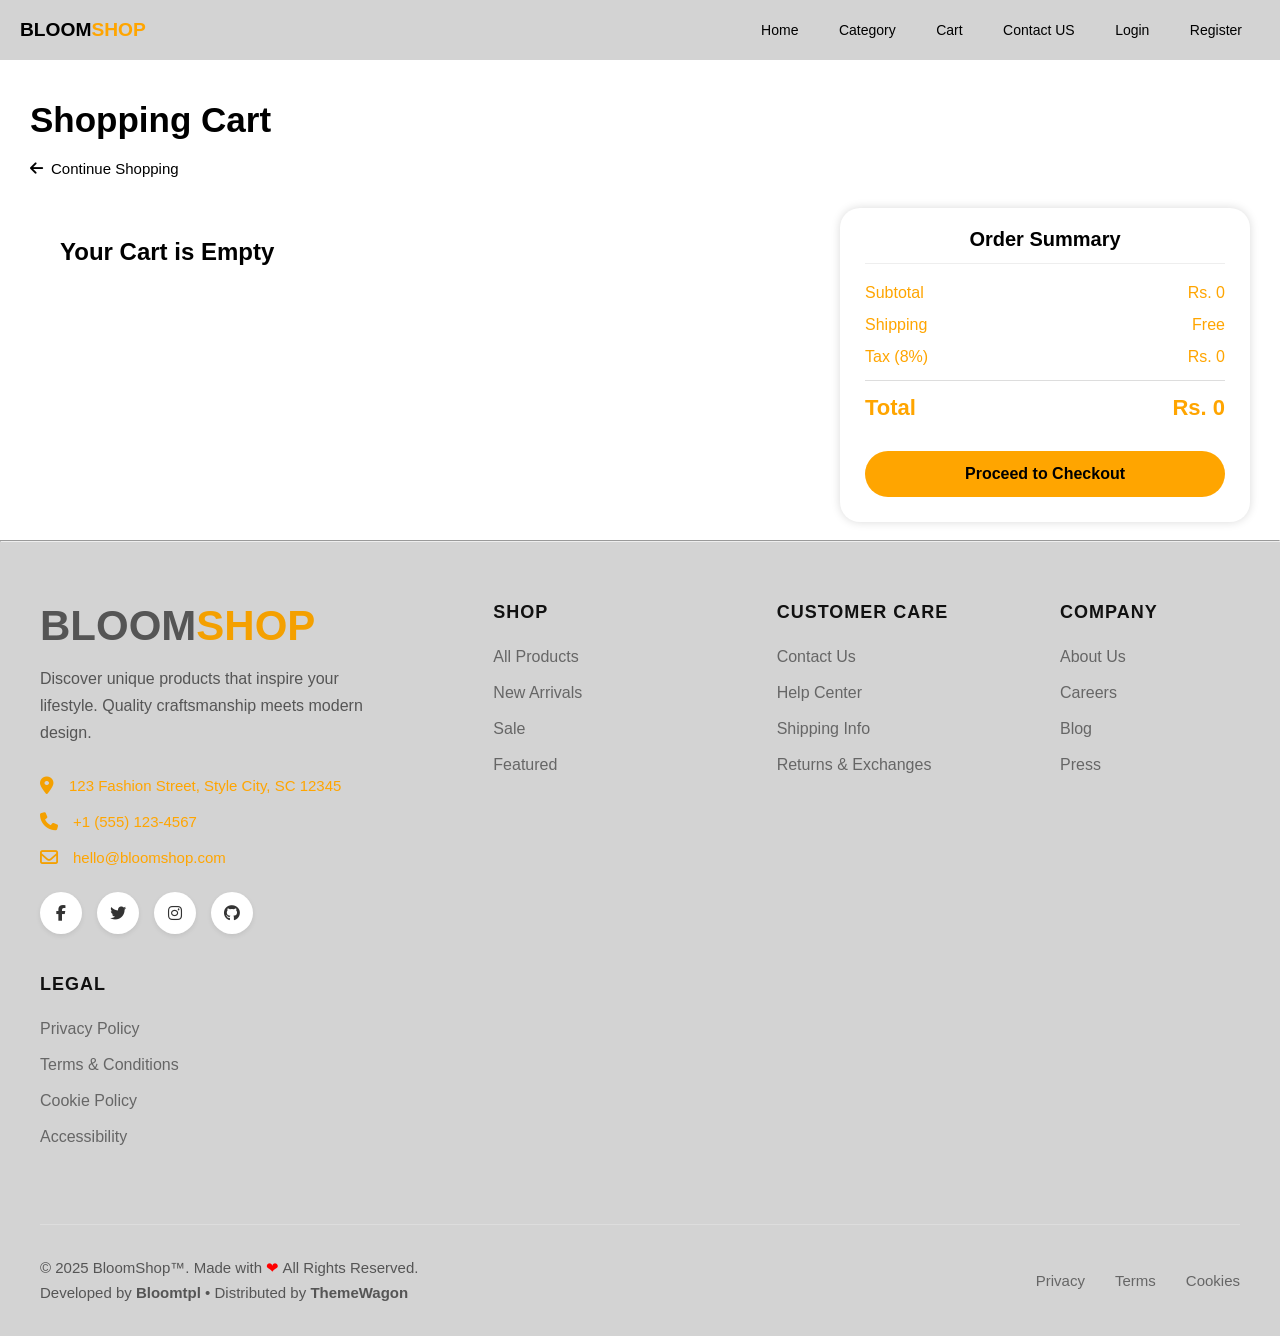
==== commit 0f7d72f4: "Add element using jquery" ====
--- a/cart.html
+++ b/cart.html
@@ -5,7 +5,7 @@
   <meta charset="UTF-8" />
   <meta name="viewport" content="width=device-width, initial-scale=1.0" />
   <title>Shopping Cart UI</title>
-  <link rel="stylesheet" href="cart.css">
+  <link rel="stylesheet" href="css/cart.css">
   <script src="https://code.jquery.com/jquery-3.7.1.min.js"></script>
 
   <!-- Font Awesome -->
@@ -132,7 +132,7 @@
     function displayCart() {
 
       cartContainer.innerHTML = "";
-
+     
       let subtotal = 0;
 
       if (cart.length === 0) {
@@ -167,7 +167,7 @@
                     <p>Rs. ${product.price}</p>
 
                     <div class="qty-box">
-
+                            
                         <button onclick="changeQty(${index},-1)">-</button>
 
                         <span class="qty">${product.qty}</span>
@@ -192,7 +192,6 @@
 
         let grandTotal = subtotal + tax;
 
-        // SAVE PAYMENT DATA
         localStorage.setItem("subtotal", subtotal);
         localStorage.setItem("tax", tax);
         localStorage.setItem("grandTotal", grandTotal);
--- a/css/cart.css
+++ b/css/cart.css
@@ -0,0 +1,182 @@
+* {
+  margin: 0;
+  padding: 0;
+  box-sizing: border-box;
+  font-family: Arial, sans-serif;
+}
+
+body {
+  background: #f4f4f4;
+  margin-top: 100px;
+}
+
+h1 {
+  font-size: 35px;
+  margin: 30px 30px 10px 30px;
+}
+
+.continue-btn {
+  display: inline-flex;
+  align-items: center;
+  gap: 8px;
+  margin: 10px 30px 0 30px;
+  text-decoration: none;
+  color: #000;
+  font-size: 15px;
+}
+
+.continue-btn:hover {
+  color: orange;
+}
+
+.cart-container {
+  display: flex;
+  gap: 30px;
+  margin: 30px 30px 0 30px;
+  align-items: flex-start;
+}
+
+.cart {
+  flex: 2;
+  background: #fff;
+  padding: 30px;
+  border-radius: 20px;
+}
+
+.summary {
+  flex: 1;
+  background: #fff;
+  padding: 20px 25px 25px 25px;
+  border-radius: 20px;
+  height: fit-content;
+  box-shadow: 0px 0px 10px rgba(0,0,0,0.15);
+}
+
+.cart-item {
+  display: flex;
+  align-items: center;
+  justify-content: space-between;
+  padding: 25px 10px;
+  border-bottom: 1px solid #ddd;
+}
+
+.cart-item:last-child {
+  border-bottom: none;
+}
+
+.left {
+  display: flex;
+  align-items: center;
+  gap: 20px;
+}
+
+.left img {
+  width: 130px;
+  height: 100px;
+  object-fit: cover;
+  border-radius: 10px;
+}
+
+.details h2 {
+  margin-bottom: 10px;
+  font-size: 20px;
+}
+
+.details p {
+  font-size: 18px;
+  color: #555;
+  margin-bottom: 15px;
+}
+
+.qty-box {
+  display: flex;
+  align-items: center;
+  gap: 16px;
+  border: 1px solid #ccc;
+  border-radius: 40px;
+  width: 160px;
+  justify-content: center;
+  padding: 2px 0;
+}
+
+.qty-box button {
+  border: none;
+  background: none;
+  font-size: 22px;
+  cursor: pointer;
+  width: 36px;
+  color: #333;
+}
+
+.qty-box button:hover {
+  color: orange;
+}
+
+.qty {
+  font-size: 20px;
+  min-width: 24px;
+  text-align: center;
+}
+
+.price {
+  font-size: 22px;
+  font-weight: bold;
+  white-space: nowrap;
+}
+
+/* ── Order Summary ── */
+.summary h2 {
+  text-align: center;
+  margin-bottom: 20px;
+  font-size: 20px;
+  border-bottom: 1px solid #eee;
+  padding-bottom: 12px;
+}
+
+.summary-row {
+  display: flex;
+  justify-content: space-between;
+  align-items: center;
+  margin: 14px 0;
+  font-size: 16px;
+  color: #444;
+}
+
+.summary-row hr {
+  margin: 14px 0;
+}
+
+.total {
+  font-size: 22px;
+  font-weight: bold;
+  color: orange;
+  margin-top: 6px;
+}
+
+.summary hr {
+  border: none;
+  border-top: 1px solid #ddd;
+  margin: 14px 0;
+}
+
+.checkout {
+  width: 100%;
+  padding: 14px;
+  border: none;
+  border-radius: 40px;
+  background: orange;
+  color: #000;
+  font-size: 16px;
+  font-weight: bold;
+  cursor: pointer;
+  margin-top: 16px;
+}
+
+.checkout:hover {
+  background: #e69500;
+}
+
+.checkout a {
+  text-decoration: none;
+  color: #000;
+}
